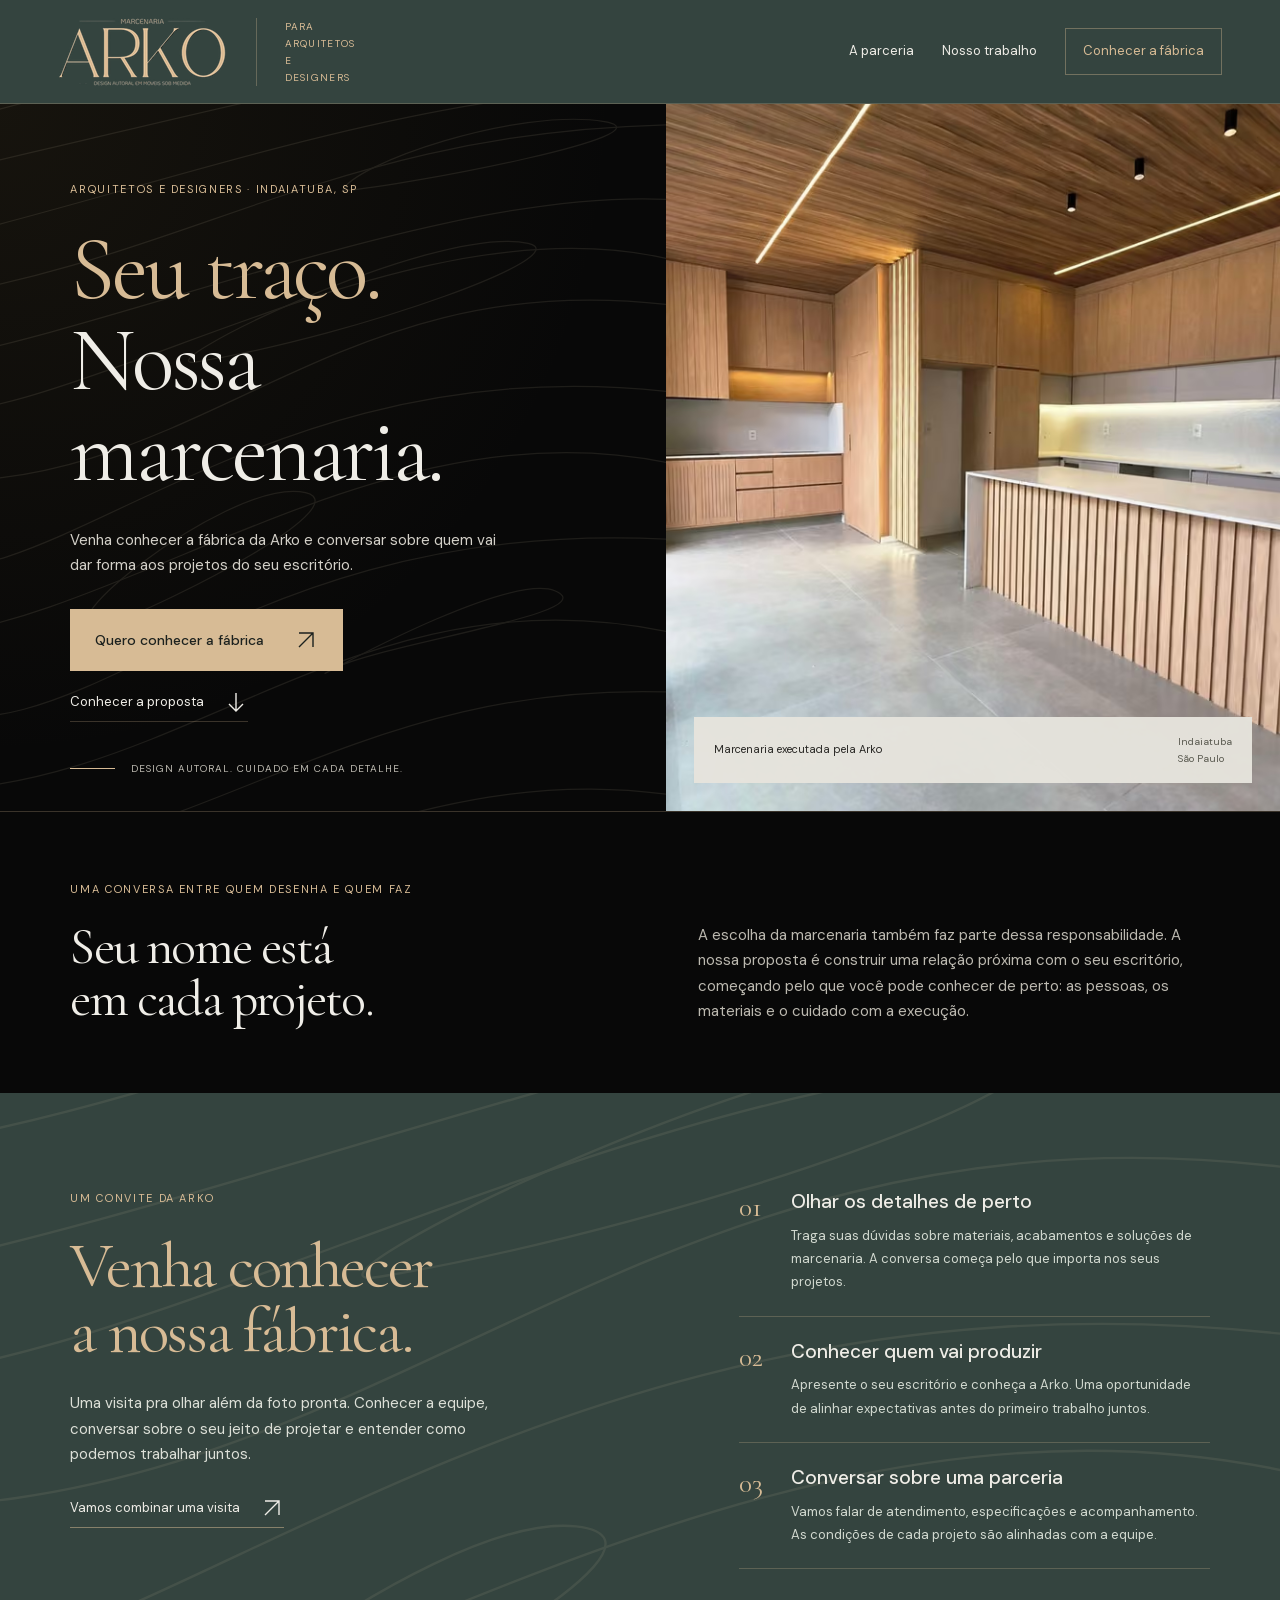
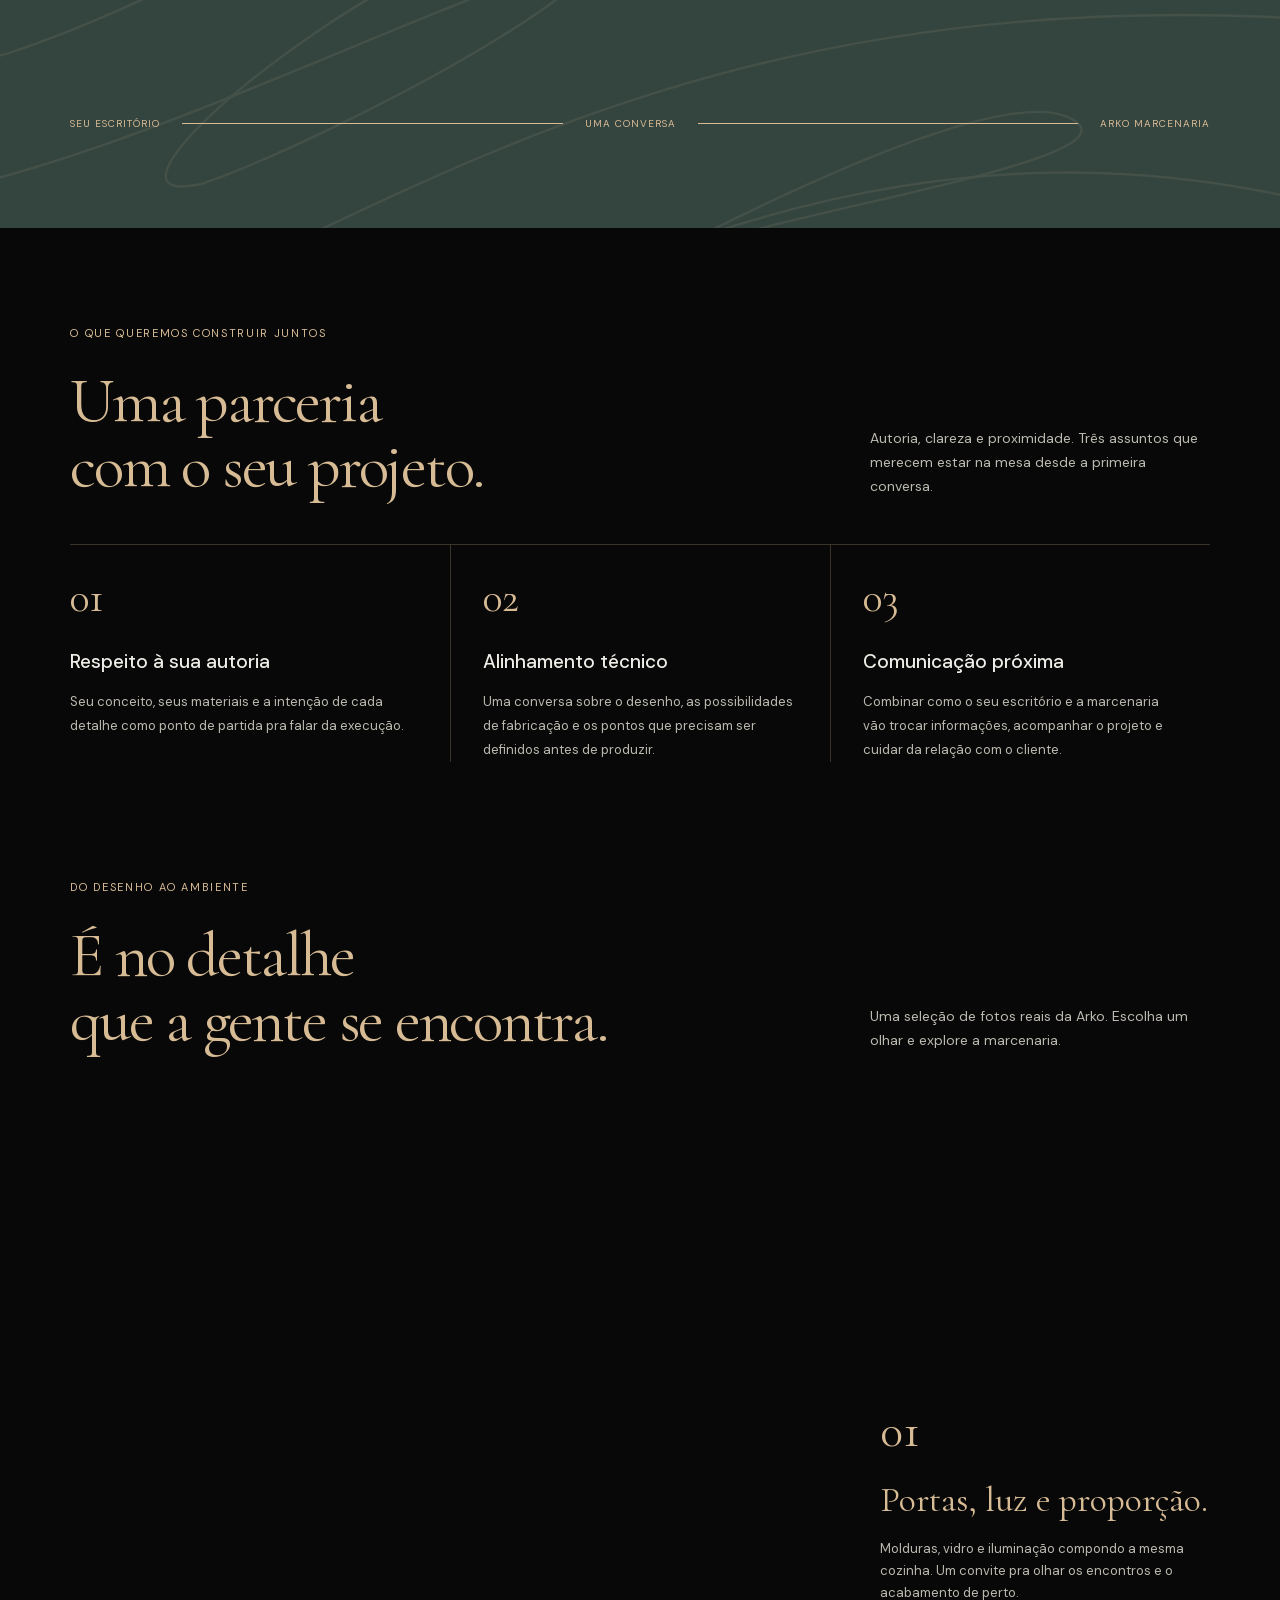
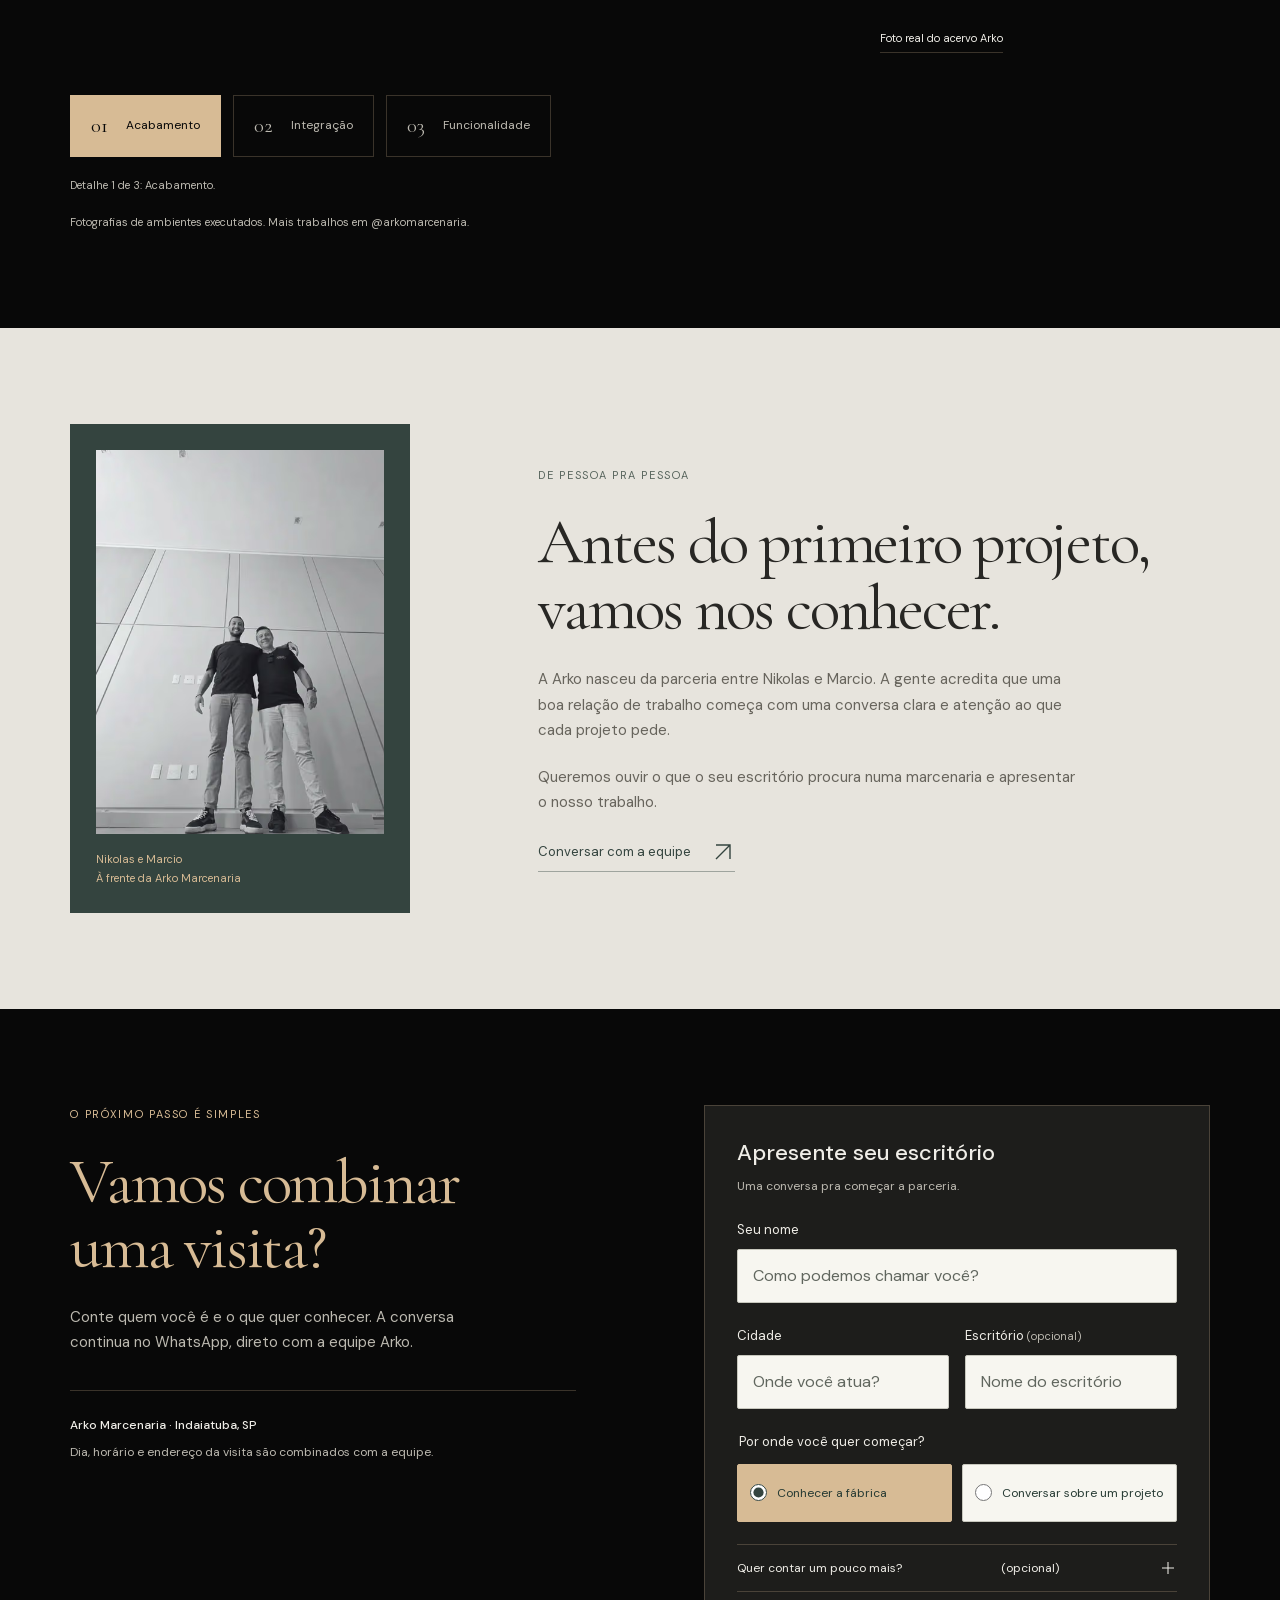
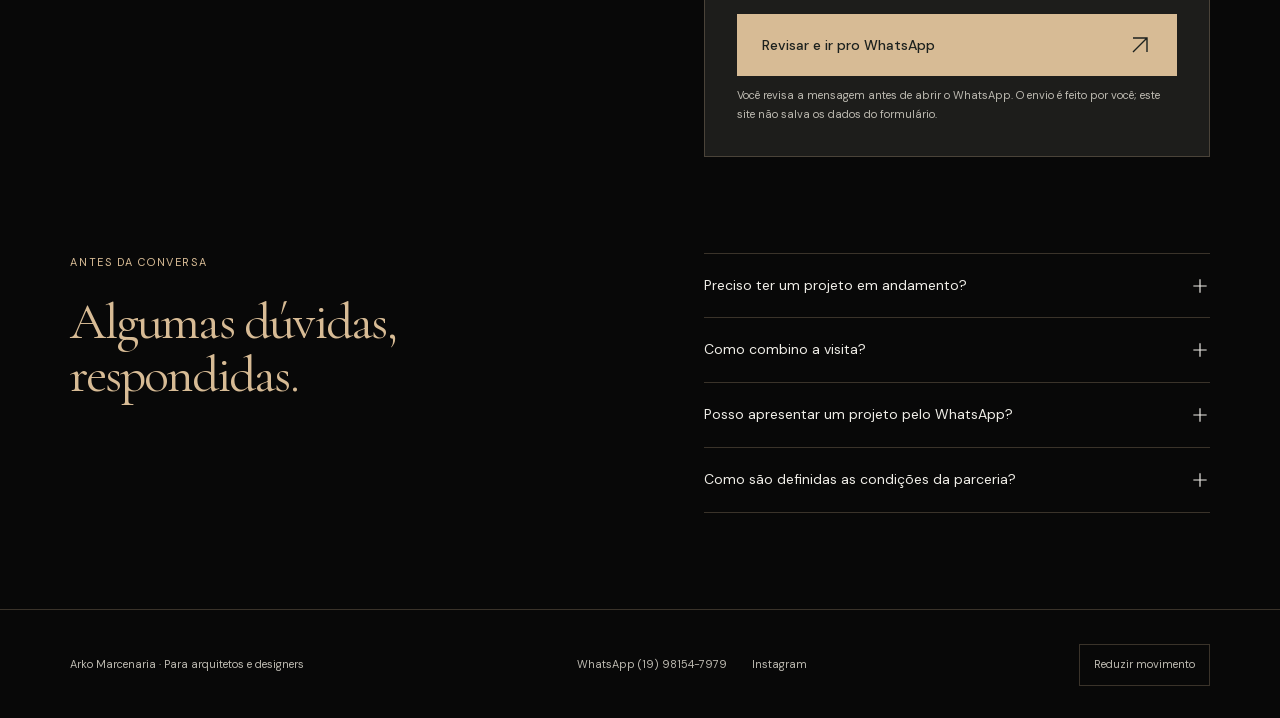
==== arquitetos/index.html @ 787a5008 "Add architect partnership and factory visit landing page" ====
<!doctype html>
<html lang="pt-BR">
<head>
<meta charset="utf-8"><meta name="viewport" content="width=device-width,initial-scale=1"><meta name="theme-color" content="#34443f"><meta name="robots" content="noindex,nofollow">
<title>Arko para Arquitetos | Conheça nossa fábrica</title><meta name="description" content="Conheça a Arko Marcenaria em Indaiatuba. Uma conversa sobre acabamento, produção e parceria para os projetos do seu escritório.">
<meta property="og:type" content="website"><meta property="og:title" content="Seu traço. Nossa marcenaria. | Arko para Arquitetos"><meta property="og:description" content="Venha conhecer nossa fábrica e conversar sobre os seus próximos projetos."><meta property="og:url" content="https://duartecosta21.github.io/arko-marcenaria-site/arquitetos/"><meta property="og:image" content="https://duartecosta21.github.io/arko-marcenaria-site/assets/cozinha-960.webp">
<link rel="icon" href="../assets/favicon-arko.png" type="image/png"><link rel="preload" as="font" href="../assets/fonts/cormorant-garamond.woff2" type="font/woff2" crossorigin><link rel="preload" as="font" href="../assets/fonts/dm-sans.woff2" type="font/woff2" crossorigin>
<link rel="preload" as="image" type="image/avif" href="../assets/cozinha-768.avif" imagesrcset="../assets/cozinha-480.avif 480w, ../assets/cozinha-640.avif 640w, ../assets/cozinha-768.avif 768w, ../assets/cozinha-960.avif 960w, ../assets/cozinha-1200.avif 1200w, ../assets/cozinha-1440.avif 1440w" imagesizes="(max-width:760px) 100vw, 48vw" fetchpriority="high">
<style data-arko-architects>@font-face{font-family:ArkoDisplay;src:url('../assets/fonts/cormorant-garamond.woff2') format('woff2');font-weight:300 700;font-display:swap}@font-face{font-family:ArkoSans;src:url('../assets/fonts/dm-sans.woff2') format('woff2');font-weight:100 1000;font-display:swap}
:root{--green:#34443f;--black:#080808;--sand:#d7bb95;--paper:#e7e4dd;--text:#efede7;--muted:#bcb9b0;--line:#d7bb953d;--display:ArkoDisplay,Georgia,serif;--sans:ArkoSans,Arial,sans-serif}*{box-sizing:border-box}html{scroll-behavior:smooth;scroll-padding-top:105px}body{margin:0;background:var(--black);color:var(--text);font:16px/1.7 var(--sans);-webkit-font-smoothing:antialiased}button,input,textarea{font:inherit}button,a{-webkit-tap-highlight-color:transparent}a{color:inherit;text-decoration:none}button{cursor:pointer}img{display:block;max-width:100%;height:auto}h1,h2,h3,p,figure{margin:0}h1,h2{font-family:var(--display);font-weight:400;line-height:1.02;letter-spacing:-.035em}h2{font-size:clamp(44px,5vw,72px)}h3{font-size:19px;line-height:1.4;font-weight:500}p{max-width:65ch}svg{display:block;width:24px;height:24px;flex:none;fill:none;stroke:currentColor;stroke-width:1.4}a:focus-visible,button:focus-visible,input:focus-visible,textarea:focus-visible,summary:focus-visible{outline:2px solid var(--sand);outline-offset:5px}[hidden]{display:none!important}.skip{position:absolute;top:-80px;left:20px;z-index:100;background:var(--sand);color:var(--black);padding:12px}.skip:focus{top:12px}.wrap{max-width:1600px;margin:auto;padding:96px clamp(24px,5.5vw,88px)}.eyebrow{font-size:11px;letter-spacing:.15em;text-transform:uppercase;color:var(--sand);margin-bottom:25px}.button{display:inline-flex;align-items:center;justify-content:space-between;gap:30px;padding:18px 24px;min-height:60px;background:var(--sand);color:#1c211e;border:1px solid var(--sand);font-size:14px;line-height:1.3;font-weight:500;transition:background .2s}.button:hover{background:#e7cba5}.text-link{display:inline-flex;align-items:center;gap:20px;font-size:13px;border-bottom:1px solid var(--line);padding-bottom:7px}.text-link:hover{border-color:var(--sand)}
.header{position:sticky;top:0;z-index:30;display:flex;align-items:center;justify-content:space-between;gap:30px;height:104px;padding:18px clamp(24px,4.5vw,72px);background:var(--green);border-bottom:1px solid #d7bb953d}.header:after{content:'';position:absolute;bottom:-1px;left:0;height:2px;width:100%;background:var(--sand);transform-origin:left;transform:scaleX(var(--progress,0))}.brand img{width:168px;height:auto}.brand-group{display:flex;align-items:center;gap:30px}.brand-note{font-size:10px;letter-spacing:.13em;text-transform:uppercase;max-width:80px;line-height:1.7;color:var(--sand);padding-left:28px;border-left:1px solid #d7bb9550}.nav{display:flex;align-items:center;gap:28px;font-size:13px}.nav .nav-cta{border:1px solid #d7bb9560;padding:11px 17px;color:var(--sand)}.menu-toggle{display:none}.pattern{position:relative;isolation:isolate}.pattern:before{content:'';position:absolute;inset:0;background:url('../assets/veios.svg') center/cover;opacity:.13;z-index:-1;pointer-events:none}
.hero{display:grid;grid-template-columns:52% 48%;max-width:1800px;margin:auto;min-height:690px}.hero-copy{padding:76px clamp(24px,5.5vw,88px) 34px;background:radial-gradient(ellipse at 0 0,#6d592e25,transparent 65%);display:flex;flex-direction:column;align-items:flex-start}.hero h1{font-size:clamp(64px,7vw,108px);color:var(--sand);margin-bottom:30px;max-width:600px}.hero h1 .line{display:block;overflow:hidden;padding-bottom:.12em;margin-bottom:-.12em}.hero h1 .line>span{display:block}.hero h1 .soft{color:var(--text)}.hero-description{font-size:15px;color:#d4d1c9;max-width:39ch;margin-bottom:30px}.hero-actions{display:flex;align-items:flex-start;flex-direction:column;gap:19px}.hero-foot{display:flex;align-items:center;gap:16px;margin-top:auto;padding-top:38px;width:100%;font-size:10px;letter-spacing:.1em;text-transform:uppercase;color:var(--muted)}.hero-foot:before{content:'';width:45px;height:1px;background:var(--sand)}.hero-figure{position:relative;overflow:hidden;min-width:0}.hero-figure picture{display:block;height:100%}.hero-figure img{position:absolute;inset:0;width:100%;height:100%;object-fit:cover;object-position:50% 50%}.hero-figure:after{content:'';position:absolute;inset:0;background:var(--black);transform:scaleY(0);transform-origin:bottom;pointer-events:none}.hero-caption{position:absolute;bottom:28px;left:28px;right:28px;display:flex;justify-content:space-between;align-items:center;gap:20px;padding:16px 20px;background:#e7e4ddf5;color:#282724;font-size:11px}.hero-caption span:last-child{font-size:10px;color:#58584e}
.intro{border-top:1px solid var(--line);display:grid;grid-template-columns:1fr 1fr;gap:9vw;align-items:end;padding-top:68px;padding-bottom:68px}.intro h2{font-size:clamp(40px,4vw,60px)}.intro p{font-size:15px;color:var(--muted)}.intro .eyebrow{color:var(--sand);margin-bottom:22px;font-size:11px}
.invite{background:var(--green);color:var(--text)}.invite-grid{display:grid;grid-template-columns:1.15fr 1fr;gap:10vw;align-items:start}.invite h2{color:var(--sand);max-width:600px;margin-bottom:28px}.invite-intro>p:not(.eyebrow){font-size:15px;color:#dde0d8;max-width:42ch}.invite-intro .text-link{margin-top:28px;border-color:#d7bb9580}.visit-points{list-style:none;margin:0;padding:0}.visit-points li{display:grid;grid-template-columns:38px 1fr;gap:14px;padding:22px 0;border-bottom:1px solid #d7bb9540}.visit-points li:first-child{padding-top:0}.visit-points .number{font:400 28px/1.3 var(--display);color:var(--sand)}.visit-points h3{margin-bottom:8px}.visit-points p{font-size:13px;color:#d2d9d0;line-height:1.8}.visit-track{grid-column:1/-1;display:flex;align-items:center;gap:22px;margin-top:18px;font-size:10px;letter-spacing:.1em;text-transform:uppercase;color:var(--sand)}.visit-track-line{height:1px;flex:1;background:#d7bb9530;position:relative}.visit-track-line:after{content:'';position:absolute;inset:0;background:var(--sand);transform-origin:left;transform:scaleX(1)}
.heading-row{display:flex;justify-content:space-between;align-items:end;gap:8vw;margin-bottom:45px}.heading-row>div{flex:1}.heading-row>p{max-width:34ch;color:var(--muted);font-size:14px}.heading-row h2{color:var(--sand)}.principles{display:grid;grid-template-columns:repeat(3,1fr);border-top:1px solid var(--line)}.principle{padding:32px 28px 0 0}.principle+.principle{border-left:1px solid var(--line);padding-left:32px}.principle .number{display:block;font:400 42px/1 var(--display);color:var(--sand);margin-bottom:30px}.principle h3{margin-bottom:15px}.principle p{font-size:13px;color:var(--muted);line-height:1.85}
.details{padding-top:20px}.detail-stage{position:relative}.detail-photo{display:grid;grid-template-columns:1fr 330px;align-items:end;gap:7vw}.detail-photo picture{display:block;overflow:hidden}.detail-photo img{width:100%;height:570px;object-fit:cover;object-position:50% 50%}.detail-photo figcaption{padding-bottom:15px}.detail-photo .detail-index{display:block;color:var(--sand);font:400 48px/1 var(--display);margin-bottom:25px}.detail-photo h3{font:400 36px/1.1 var(--display);margin-bottom:18px;color:var(--sand)}.detail-photo p{font-size:13px;color:var(--muted)}.detail-photo .origin{display:inline-block;margin-top:25px;border-bottom:1px solid var(--line);font-size:11px;padding-bottom:4px}.detail-buttons{display:flex;gap:12px;flex-wrap:wrap;margin-top:27px}.detail-buttons button{display:flex;align-items:center;gap:18px;padding:13px 20px;background:transparent;color:var(--muted);border:1px solid var(--line);min-height:49px;font-size:12px;transition:background .2s,color .2s}.detail-buttons button[aria-pressed=true]{background:var(--sand);color:var(--black);border-color:var(--sand)}.detail-buttons span{font-family:var(--display);font-size:20px}.detail-foot{font-size:11px;color:var(--muted);margin-top:19px}
.people{background:var(--paper);color:#282724}.people-grid{display:grid;grid-template-columns:340px 1fr;gap:10vw;align-items:center}.people-photo{padding:26px;background:var(--green)}.people-photo img{width:100%;aspect-ratio:3/4;object-fit:cover}.people-photo figcaption{color:var(--sand);font-size:11px;line-height:1.7;padding-top:16px}.people .eyebrow{color:#59665e}.people h2{margin-bottom:27px;max-width:700px}.people p:not(.eyebrow){font-size:15px;color:#67645c;max-width:49ch;margin-bottom:21px}.people .text-link{color:#34443f;border-color:#34443f66}.people a:focus-visible{outline-color:var(--green)}
.contact{display:grid;grid-template-columns:1fr 1fr;gap:10vw;align-items:start}.contact h2{color:var(--sand);margin-bottom:25px}.contact-copy>p:not(.eyebrow){font-size:15px;color:var(--muted);max-width:37ch}.contact-location{margin-top:34px;padding-top:24px;border-top:1px solid var(--line);font-size:12px;color:var(--muted)}.contact-location strong{display:block;color:var(--text);font-weight:500;margin-bottom:7px}.form{background:#1d1d1b;border:1px solid var(--line);padding:32px;display:flex;flex-direction:column;gap:22px}.form h3{font-size:22px;margin-bottom:7px}.form .form-intro{font-size:12px;color:var(--muted)}.form label{display:block;font-size:13px;color:var(--text)}.form label>span{color:var(--muted);font-size:11px}.form input,.form textarea,.review textarea{display:block;width:100%;font-size:16px;line-height:1.6;min-height:54px;padding:13px 15px;margin-top:8px;border:1px solid #c7c7bd;background:#f7f6f0;color:#263a33;border-radius:2px}.form input::placeholder,.form textarea::placeholder{color:#60665e;opacity:1}.form .row{display:grid;grid-template-columns:1fr 1fr;gap:16px}.form fieldset{border:0;padding:0;margin:0;min-width:0}.form legend{font-size:13px;margin-bottom:11px}.choices{display:grid;grid-template-columns:1fr 1fr;gap:10px}.form .choice{display:flex;align-items:center;gap:10px;background:#f7f6f0;color:#263a33;border:1px solid #c7c7bd;border-radius:2px;min-height:58px;padding:12px;font-size:12px;cursor:pointer}.form .choice input{width:17px;height:17px;min-height:0;margin:0;padding:0;flex:none;accent-color:var(--green)}.choice:has(input:checked){background:var(--sand);border-color:var(--sand)}.optional{border-top:1px solid var(--line);border-bottom:1px solid var(--line);padding:13px 0}.optional summary{cursor:pointer;font-size:12px;list-style:none;display:flex;align-items:center;justify-content:space-between;gap:15px}.optional summary::-webkit-details-marker{display:none}.optional summary svg{width:18px;height:18px;transition:transform .2s}.optional[open] summary svg{transform:rotate(45deg)}.optional label{margin-top:15px}.form .button{width:100%;font-size:14px}.form-note{font-size:11px;color:var(--muted);margin-top:10px}.form-noscript{font-size:12px}.review{width:calc(100% - 40px);max-width:570px;max-height:calc(100svh - 40px);padding:32px;border:1px solid var(--line);color:var(--text);background:#1d1d1b;overflow:auto}.review::backdrop{background:#000b}.review-head{display:flex;align-items:center;justify-content:space-between;gap:20px;margin-bottom:15px}.review-head h2{font:400 35px/1.1 var(--display);color:var(--sand)}.close-review{display:grid;place-items:center;width:40px;height:40px;border:1px solid var(--line);background:transparent;color:var(--sand)}.review>p{font-size:12px;color:var(--muted);margin-bottom:16px}.review label{font-size:12px}.review textarea{min-height:240px;resize:vertical;margin-bottom:21px}.review .button{width:100%}
.faq{padding-top:0;display:grid;grid-template-columns:1fr 1fr;gap:10vw}.faq h2{font-size:clamp(42px,4vw,60px);color:var(--sand)}.faq details{border-top:1px solid var(--line);padding:20px 0}.faq details:last-child{border-bottom:1px solid var(--line)}.faq summary{display:flex;align-items:center;justify-content:space-between;gap:25px;cursor:pointer;font-size:14px;list-style:none}.faq summary::-webkit-details-marker{display:none}.faq summary svg{width:20px;height:20px;transition:transform .2s}.faq details[open] svg{transform:rotate(45deg)}.faq details p{font-size:13px;color:var(--muted);line-height:1.9;margin-top:15px;padding-right:30px}.footer{padding-top:34px;padding-bottom:32px;border-top:1px solid var(--line);display:flex;justify-content:space-between;align-items:center;gap:30px;font-size:11px;color:var(--muted)}.footer-contact{display:flex;gap:25px;flex-wrap:wrap}.motion-control{background:transparent;color:var(--muted);border:1px solid var(--line);font-size:11px;padding:10px 14px;min-height:42px}.mobile-contact{display:none}
@keyframes rise{from{transform:translateY(110%)}to{transform:translateY(0)}}@keyframes curtain{from{transform:scaleY(1)}to{transform:scaleY(0)}}@keyframes detail-enter{from{opacity:0;transform:translateY(9px)}to{opacity:1;transform:translateY(0)}}.motion-ready .hero h1 .line>span{animation:rise .75s cubic-bezier(.2,.7,.2,1) both}.motion-ready .hero h1 .line:nth-child(2)>span{animation-delay:.11s}.motion-ready .hero-figure:after{animation:curtain .95s cubic-bezier(.2,.7,.2,1) .12s both}.motion-ready [data-reveal]{opacity:0;transform:translateY(25px);transition:opacity .65s,transform .65s cubic-bezier(.2,.7,.2,1)}.motion-ready [data-reveal].is-visible{opacity:1;transform:translateY(0)}.motion-ready .visit-track-line:after{transform:scaleX(0);transition:transform 1s .2s}.motion-ready .is-visible .visit-track-line:after{transform:scaleX(1)}.motion-ready .detail-photo.is-selected{animation:detail-enter .35s ease-out}.motion-ready .review[open]{animation:detail-enter .16s ease-out}
@media(min-width:1600px){.hero{min-height:790px}}@media(max-width:1050px){.brand-note{display:none}.nav{gap:19px}.hero-copy{padding-top:57px}.hero{min-height:650px;grid-template-columns:53% 47%}.hero h1{font-size:70px}.detail-photo{grid-template-columns:1fr 260px;gap:5vw}.detail-photo img{height:490px}.people-grid{grid-template-columns:280px 1fr;gap:7vw}.contact{gap:6vw}.form{padding:26px}}
@media(max-width:760px){html{scroll-padding-top:84px}.header{height:84px;padding:14px 24px}.brand img{width:137px}.menu-toggle{display:grid;place-items:center;background:transparent;border:1px solid #d7bb9560;color:var(--sand);width:44px;height:44px}.menu-toggle svg{width:25px}.nav{display:none;position:absolute;top:84px;left:0;right:0;background:var(--green);padding:22px 24px 28px;border-bottom:1px solid var(--line);flex-direction:column;align-items:stretch;gap:5px}.nav.is-open{display:flex}.nav a{padding:12px 0;min-height:44px}.nav .nav-cta{margin-top:8px;padding:13px 17px}.wrap{padding:62px 24px}.hero{grid-template-columns:1fr;min-height:0}.hero-copy{padding:43px 24px 30px}.hero h1{font-size:clamp(57px,14.4vw,85px);margin-bottom:25px}.hero .eyebrow{font-size:10px;letter-spacing:.1em;margin-bottom:24px}.hero-description{font-size:14px;max-width:40ch}.hero-actions{gap:19px}.hero-foot{padding-top:34px;font-size:9px;letter-spacing:.09em}.hero-figure{height:450px}.hero-caption{left:18px;right:18px;bottom:18px;gap:12px;padding:13px 15px}.hero-caption span:last-child{max-width:70px;text-align:right}.intro{grid-template-columns:1fr;gap:23px;padding-top:46px;padding-bottom:46px}.intro h2{font-size:43px;max-width:460px}.intro p{font-size:14px}.invite-grid{grid-template-columns:1fr;gap:40px}.invite h2{font-size:49px;max-width:400px}.invite-intro>p:not(.eyebrow){font-size:14px}.visit-points li{padding:22px 0;gap:13px}.visit-points h3{font-size:18px}.visit-track{margin-top:0;font-size:8px;gap:12px}.heading-row{flex-direction:column;align-items:start;gap:25px;margin-bottom:34px}.heading-row h2{font-size:46px}.heading-row>p{font-size:14px;max-width:40ch}.principles{grid-template-columns:1fr}.principle,.principle+.principle{display:grid;grid-template-columns:40px 1fr;gap:10px 20px;border-left:0;padding:27px 0;border-bottom:1px solid var(--line)}.principle .number{font-size:32px;margin:0;grid-row:1/3}.principle h3{margin:0;font-size:18px}.principle p{grid-column:2}.details{padding-top:8px}.detail-photo{display:block}.detail-photo img{height:430px}.detail-photo figcaption{padding-top:24px;padding-bottom:0;display:grid;grid-template-columns:39px 1fr;gap:11px 18px}.detail-photo .detail-index{font-size:31px;margin:0;grid-row:1/4}.detail-photo h3{font-size:33px;margin:0}.detail-photo p,.detail-photo .origin{grid-column:2}.detail-photo .origin{margin-top:6px;justify-self:start}.detail-buttons{gap:8px;margin-top:24px;display:grid;grid-template-columns:repeat(3,1fr)}.detail-buttons button{padding:11px 8px;gap:7px;font-size:10px;justify-content:center}.detail-buttons span{font-size:17px}.detail-foot{font-size:10px;line-height:1.8}.people-grid{display:flex;flex-direction:column-reverse;gap:36px;align-items:stretch}.people h2{font-size:47px}.people p:not(.eyebrow){font-size:14px}.people-photo{max-width:340px;padding:23px}.contact{display:block}.contact h2{font-size:49px}.contact-copy>p:not(.eyebrow){font-size:14px}.contact-location{margin-top:25px;margin-bottom:29px}.form{padding:22px;gap:22px}.form .row{grid-template-columns:1fr;gap:18px}.form label{font-size:13px}.form h3{font-size:21px}.choices{gap:8px}.form .choice{padding:11px 9px;font-size:11px}.faq{display:block;padding-top:0}.faq h2{font-size:45px;margin-bottom:33px}.faq summary{font-size:13px}.footer{padding-top:32px;padding-bottom:110px;flex-direction:column;align-items:start;gap:24px}.footer-contact{gap:19px}.mobile-contact{display:flex;position:fixed;bottom:0;left:0;right:0;z-index:25;background:var(--green);padding:12px 24px calc(12px + env(safe-area-inset-bottom));border-top:1px solid #d7bb9550;transition:transform .25s;transform:translateY(110%)}.mobile-contact.is-visible{transform:translateY(0)}.mobile-contact .button{width:100%;min-height:46px;padding:12px 16px;font-size:12px}.review{padding:22px;max-height:calc(100svh - 32px)}.review textarea{min-height:240px}.review-head h2{font-size:29px}}
@media(max-width:360px){.header{padding-inline:20px}.hero-copy,.wrap{padding-inline:20px}.hero h1{font-size:55px}.hero-figure{height:410px}.detail-photo img{height:370px}.detail-buttons button{font-size:9px;gap:4px;padding-inline:5px}.form{padding:18px}.visit-track{letter-spacing:0}}
.reduced-motion,.reduced-motion html{scroll-behavior:auto}.reduced-motion *,.reduced-motion *:before,.reduced-motion *:after{animation:none!important;transition:none!important;scroll-behavior:auto!important}.reduced-motion [data-reveal]{opacity:1;transform:none}.reduced-motion .hero-figure:after{transform:scaleY(0)}.reduced-motion .visit-track-line:after{transform:scaleX(1)}@media(prefers-reduced-motion:reduce){html{scroll-behavior:auto}*,*:before,*:after{animation:none!important;transition:none!important;scroll-behavior:auto!important}.motion-ready [data-reveal]{opacity:1;transform:none}.motion-ready .hero-figure:after{transform:scaleY(0)}.motion-ready .visit-track-line:after{transform:scaleX(1)}}

html:not(.js-ready) .form,html:not(.js-ready) .detail-buttons,html:not(.js-ready) .motion-control,html:not(.js-ready) .menu-toggle{display:none}.js-ready .no-js-contact{display:none}

html:not(.js-ready){scroll-behavior:auto}
</style>
<script src="site.js?v=1" defer></script>
</head>
<body>
<a class="skip" href="#conteudo">Pular para o conteúdo</a>
<header class="header"><div class="brand-group"><a class="brand" href="#conteudo" aria-label="Arko para arquitetos, início"><img src="../assets/logo-arko-168.webp" srcset="../assets/logo-arko-168.webp 168w, ../assets/logo-arko-264.webp 264w, ../assets/logo-arko-336.webp 336w" sizes="(max-width:760px) 137px, 168px" width="421" height="171" alt="Arko Marcenaria"></a><span class="brand-note">Para arquitetos<br>e designers</span></div><button type="button" class="menu-toggle" aria-expanded="false" aria-controls="menu" aria-label="Abrir menu"><svg viewBox="0 0 24 24" aria-hidden="true"><path d="M3 8h18M3 16h18"/></svg></button><nav class="nav" id="menu" aria-label="Navegação para arquitetos"><a href="#parceria">A parceria</a><a href="#detalhes">Nosso trabalho</a><a href="#visita" class="nav-cta">Conhecer a fábrica</a></nav></header>
<main id="conteudo">
<section class="hero" aria-labelledby="hero-title"><div class="hero-copy pattern"><p class="eyebrow">Arquitetos e designers · Indaiatuba, SP</p><h1 id="hero-title"><span class="line"><span>Seu traço.</span></span><span class="line soft"><span>Nossa<br>marcenaria.</span></span></h1><p class="hero-description">Venha conhecer a fábrica da Arko e conversar sobre quem vai dar forma aos projetos do seu escritório.</p><div class="hero-actions"><a class="button" href="#visita">Quero conhecer a fábrica <svg aria-hidden="true" viewBox="0 0 24 24"><path d="M5 19 19 5M5 5h14v14"/></svg></a><a class="text-link" href="#parceria">Conhecer a proposta <svg viewBox="0 0 24 24" aria-hidden="true"><path d="M12 3v18M5 14l7 7 7-7"/></svg></a></div><div class="hero-foot">Design autoral. Cuidado em cada detalhe.</div></div><figure class="hero-figure"><picture><source type="image/avif" srcset="../assets/cozinha-480.avif 480w, ../assets/cozinha-480.avif 480w, ../assets/cozinha-480.avif 480w, ../assets/cozinha-480.avif 480w, ../assets/cozinha-480.avif 480w, ../assets/cozinha-640.avif 640w, ../assets/cozinha-640.avif 640w, ../assets/cozinha-640.avif 640w, ../assets/cozinha-640.avif 640w, ../assets/cozinha-768.avif 768w, ../assets/cozinha-768.avif 768w, ../assets/cozinha-768.avif 768w, ../assets/cozinha-768.avif 768w, ../assets/cozinha-960.avif 960w, ../assets/cozinha-960.avif 960w, ../assets/cozinha-960.avif 960w, ../assets/cozinha-960.avif 960w, ../assets/cozinha-1200.avif 1200w, ../assets/cozinha-1200.avif 1200w, ../assets/cozinha-1200.avif 1200w, ../assets/cozinha-1440.avif 1440w" sizes="(max-width:760px) 100vw, 48vw"><img src="../assets/cozinha-1440.webp" alt="Cozinha executada pela Arko, com armários e ilha em madeira e iluminação linear" width="1200" height="1600" fetchpriority="high" decoding="async"></picture><figcaption class="hero-caption"><span>Marcenaria executada pela Arko</span><span>Indaiatuba<br>São Paulo</span></figcaption></figure></section>
<section class="intro wrap" id="parceria"><div data-reveal><p class="eyebrow">Uma conversa entre quem desenha e quem faz</p><h2>Seu nome está<br>em cada projeto.</h2></div><p data-reveal>A escolha da marcenaria também faz parte dessa responsabilidade. A nossa proposta é construir uma relação próxima com o seu escritório, começando pelo que você pode conhecer de perto: as pessoas, os materiais e o cuidado com a execução.</p></section>
<section class="invite pattern" aria-labelledby="invite-title"><div class="wrap invite-grid"><div class="invite-intro" data-reveal><p class="eyebrow">Um convite da Arko</p><h2 id="invite-title">Venha conhecer<br>a nossa fábrica.</h2><p>Uma visita pra olhar além da foto pronta. Conhecer a equipe, conversar sobre o seu jeito de projetar e entender como podemos trabalhar juntos.</p><a class="text-link" href="#visita">Vamos combinar uma visita <svg aria-hidden="true" viewBox="0 0 24 24"><path d="M5 19 19 5M5 5h14v14"/></svg></a></div><ol class="visit-points" data-reveal><li><span class="number">01</span><div><h3>Olhar os detalhes de perto</h3><p>Traga suas dúvidas sobre materiais, acabamentos e soluções de marcenaria. A conversa começa pelo que importa nos seus projetos.</p></div></li><li><span class="number">02</span><div><h3>Conhecer quem vai produzir</h3><p>Apresente o seu escritório e conheça a Arko. Uma oportunidade de alinhar expectativas antes do primeiro trabalho juntos.</p></div></li><li><span class="number">03</span><div><h3>Conversar sobre uma parceria</h3><p>Vamos falar de atendimento, especificações e acompanhamento. As condições de cada projeto são alinhadas com a equipe.</p></div></li></ol><div class="visit-track" data-reveal><span>Seu escritório</span><span class="visit-track-line"></span><span>Uma conversa</span><span class="visit-track-line"></span><span>Arko Marcenaria</span></div></div></section>
<section class="wrap"><div class="heading-row" data-reveal><div><p class="eyebrow">O que queremos construir juntos</p><h2>Uma parceria<br>com o seu projeto.</h2></div><p>Autoria, clareza e proximidade. Três assuntos que merecem estar na mesa desde a primeira conversa.</p></div><div class="principles"><article class="principle" data-reveal><span class="number">01</span><h3>Respeito à sua autoria</h3><p>Seu conceito, seus materiais e a intenção de cada detalhe como ponto de partida pra falar da execução.</p></article><article class="principle" data-reveal><span class="number">02</span><h3>Alinhamento técnico</h3><p>Uma conversa sobre o desenho, as possibilidades de fabricação e os pontos que precisam ser definidos antes de produzir.</p></article><article class="principle" data-reveal><span class="number">03</span><h3>Comunicação próxima</h3><p>Combinar como o seu escritório e a marcenaria vão trocar informações, acompanhar o projeto e cuidar da relação com o cliente.</p></article></div></section>
<section class="wrap details" id="detalhes" aria-labelledby="details-title"><div class="heading-row" data-reveal><div><p class="eyebrow">Do desenho ao ambiente</p><h2 id="details-title">É no detalhe<br>que a gente se encontra.</h2></div><p>Uma seleção de fotos reais da Arko. Escolha um olhar e explore a marcenaria.</p></div><div class="detail-stage" data-reveal><figure class="detail-photo is-selected" data-detail id="detail-0" ><picture><source type="image/avif" srcset="../assets/cozinha-provencal-detalhe-480.avif 480w, ../assets/cozinha-provencal-detalhe-640.avif 640w, ../assets/cozinha-provencal-detalhe-768.avif 768w, ../assets/cozinha-provencal-detalhe-960.avif 960w, ../assets/cozinha-provencal-detalhe-1200.avif 1200w" sizes="(max-width:760px) calc(100vw - 48px), 62vw"><img src="../assets/cozinha-provencal-detalhe-480.webp" alt="Cozinha provençal executada pela Arko, com portas em moldura, cristaleira e luz sob os armários" width="1200" height="1600" loading="lazy" fetchpriority="low" decoding="async"></picture><figcaption><span class="detail-index">01</span><h3>Portas, luz e proporção.</h3><p>Molduras, vidro e iluminação compondo a mesma cozinha. Um convite pra olhar os encontros e o acabamento de perto.</p><a class="origin" href="https://www.instagram.com/arkomarcenaria/" target="_blank" rel="noopener noreferrer">Foto real do acervo Arko</a></figcaption></figure><figure class="detail-photo " data-detail id="detail-1" hidden><picture><source type="image/avif" srcset="../assets/porta-ripada-480.avif 480w, ../assets/porta-ripada-640.avif 640w, ../assets/porta-ripada-768.avif 768w, ../assets/porta-ripada-960.avif 960w, ../assets/porta-ripada-1200.avif 1200w" sizes="(max-width:760px) calc(100vw - 48px), 62vw"><img src="../assets/porta-ripada-480.webp" alt="Porta ripada executada pela Arko integrada à parede de madeira" width="1200" height="1600" loading="lazy" fetchpriority="low" decoding="async"></picture><figcaption><span class="detail-index">02</span><h3>Continuidade no ambiente.</h3><p>A marcenaria também desenha percursos: porta e parede em uma composição de linhas e textura.</p><a class="origin" href="https://www.instagram.com/arkomarcenaria/" target="_blank" rel="noopener noreferrer">Foto real do acervo Arko</a></figcaption></figure><figure class="detail-photo " data-detail id="detail-2" hidden><picture><source type="image/avif" srcset="../assets/closet-480.avif 480w, ../assets/closet-640.avif 640w, ../assets/closet-768.avif 768w, ../assets/closet-960.avif 960w, ../assets/closet-1200.avif 1200w, ../assets/closet-1440.avif 1440w" sizes="(max-width:760px) calc(100vw - 48px), 62vw"><img src="../assets/closet-480.webp" alt="Closet executado pela Arko com armários sob medida e iluminação" width="1200" height="1600" loading="lazy" fetchpriority="low" decoding="async"></picture><figcaption><span class="detail-index">03</span><h3>O espaço ganha uso.</h3><p>Divisões, aberturas e proporções pensadas para a rotina. Detalhes que ligam o desenho à experiência de uso.</p><a class="origin" href="https://www.instagram.com/arkomarcenaria/" target="_blank" rel="noopener noreferrer">Foto real do acervo Arko</a></figcaption></figure></div><div class="detail-buttons" aria-label="Selecionar detalhe da marcenaria"><button type="button" data-detail-button data-label="Acabamento" aria-pressed="true" aria-controls="detail-0"><span>01</span>Acabamento</button><button type="button" data-detail-button data-label="Integração" aria-pressed="false" aria-controls="detail-1"><span>02</span>Integração</button><button type="button" data-detail-button data-label="Funcionalidade" aria-pressed="false" aria-controls="detail-2"><span>03</span>Funcionalidade</button></div><p id="detail-status" class="detail-foot" role="status" aria-live="polite">Detalhe 1 de 3: Acabamento.</p><p class="detail-foot">Fotografias de ambientes executados. Mais trabalhos em <a class="origin" href="https://www.instagram.com/arkomarcenaria/" target="_blank" rel="noopener noreferrer">@arkomarcenaria</a>.</p><noscript><p class="detail-foot">Veja os outros detalhes no Instagram da Arko.</p></noscript></section>
<section class="people"><div class="wrap people-grid"><figure class="people-photo" data-reveal><picture><source type="image/avif" srcset="../assets/fundadores-480.avif 480w" sizes="(max-width:760px) 280px, 300px"><img src="../assets/fundadores-480.webp" alt="Nikolas e Marcio, sócios da Arko Marcenaria" width="1200" height="1600" loading="lazy" fetchpriority="low" decoding="async"></picture><figcaption>Nikolas e Marcio<br>À frente da Arko Marcenaria</figcaption></figure><div data-reveal><p class="eyebrow">De pessoa pra pessoa</p><h2>Antes do primeiro projeto,<br>vamos nos conhecer.</h2><p>A Arko nasceu da parceria entre Nikolas e Marcio. A gente acredita que uma boa relação de trabalho começa com uma conversa clara e atenção ao que cada projeto pede.</p><p>Queremos ouvir o que o seu escritório procura numa marcenaria e apresentar o nosso trabalho.</p><a class="text-link" href="#visita">Conversar com a equipe <svg aria-hidden="true" viewBox="0 0 24 24"><path d="M5 19 19 5M5 5h14v14"/></svg></a></div></div></section>
<section class="wrap contact" id="visita" aria-labelledby="contact-title"><div class="contact-copy" data-reveal><p class="eyebrow">O próximo passo é simples</p><h2 id="contact-title">Vamos combinar<br>uma visita?</h2><p>Conte quem você é e o que quer conhecer. A conversa continua no WhatsApp, direto com a equipe Arko.</p><div class="contact-location"><strong>Arko Marcenaria · Indaiatuba, SP</strong>Dia, horário e endereço da visita são combinados com a equipe.</div></div><a class="button no-js-contact" href="https://wa.me/5519981547979?text=Ol%C3%A1%2C%20equipe%20Arko%21%20Trabalho%20com%20arquitetura%20e%20gostaria%20de%20conversar%20sobre%20uma%20visita%20%C3%A0%20f%C3%A1brica%20e%20uma%20parceria." target="_blank" rel="noopener noreferrer">Conversar no WhatsApp <svg aria-hidden="true" viewBox="0 0 24 24"><path d="M5 19 19 5M5 5h14v14"/></svg></a><form class="form" id="partner-form"><div><h3>Apresente seu escritório</h3><p class="form-intro">Uma conversa pra começar a parceria.</p></div><label for="partner-name">Seu nome<input id="partner-name" name="name" autocomplete="name" placeholder="Como podemos chamar você?" required maxlength="100"></label><div class="row"><label for="partner-city">Cidade<input id="partner-city" name="city" autocomplete="address-level2" placeholder="Onde você atua?" required maxlength="100"></label><label for="partner-office">Escritório <span>(opcional)</span><input id="partner-office" name="office" autocomplete="organization" placeholder="Nome do escritório" maxlength="120"></label></div><fieldset><legend>Por onde você quer começar?</legend><div class="choices"><label class="choice"><input type="radio" name="interest" value="visita" checked>Conhecer a fábrica</label><label class="choice"><input type="radio" name="interest" value="projeto">Conversar sobre um projeto</label></div></fieldset><details class="optional"><summary>Quer contar um pouco mais? <span>(opcional)</span><svg aria-hidden="true" viewBox="0 0 24 24"><path d="M12 4v16M4 12h16"/></svg></summary><label for="partner-note">O que você gostaria de conversar?<textarea id="partner-note" name="note" rows="3" maxlength="1500" placeholder="Seu tipo de projeto, uma dúvida ou o que procura numa parceria."></textarea></label></details><div><button class="button" type="submit" disabled>Revisar e ir pro WhatsApp <svg aria-hidden="true" viewBox="0 0 24 24"><path d="M5 19 19 5M5 5h14v14"/></svg></button><p class="form-note">Você revisa a mensagem antes de abrir o WhatsApp. O envio é feito por você; este site não salva os dados do formulário.</p></div><noscript><a class="text-link form-noscript" href="https://wa.me/5519981547979?text=Ol%C3%A1%2C%20equipe%20Arko%21%20Trabalho%20com%20arquitetura%20e%20gostaria%20de%20conversar%20sobre%20uma%20visita%20%C3%A0%20f%C3%A1brica%20e%20uma%20parceria." target="_blank" rel="noopener noreferrer">Conversar diretamente no WhatsApp <svg aria-hidden="true" viewBox="0 0 24 24"><path d="M5 19 19 5M5 5h14v14"/></svg></a></noscript></form></section>
<section class="wrap faq" aria-labelledby="faq-title"><div data-reveal><p class="eyebrow">Antes da conversa</p><h2 id="faq-title">Algumas dúvidas,<br>respondidas.</h2></div><div><details><summary>Preciso ter um projeto em andamento? <svg aria-hidden="true" viewBox="0 0 24 24"><path d="M12 4v16M4 12h16"/></svg></summary><p>O convite é pra conhecer a Arko e conversar sobre uma parceria. Se você já tiver um projeto, conte pra equipe e leve suas referências pra conversa.</p></details><details><summary>Como combino a visita? <svg aria-hidden="true" viewBox="0 0 24 24"><path d="M12 4v16M4 12h16"/></svg></summary><p>Apresente seu escritório pelo formulário ou chame no WhatsApp. A equipe combina com você a disponibilidade, o endereço e os detalhes da visita.</p></details><details><summary>Posso apresentar um projeto pelo WhatsApp? <svg aria-hidden="true" viewBox="0 0 24 24"><path d="M12 4v16M4 12h16"/></svg></summary><p>Sim. Escolha “Conversar sobre um projeto” no formulário. Na conversa com a equipe, você pode compartilhar plantas, referências e especificações.</p></details><details><summary>Como são definidas as condições da parceria? <svg aria-hidden="true" viewBox="0 0 24 24"><path d="M12 4v16M4 12h16"/></svg></summary><p>Em conversa com a equipe Arko, considerando o seu escritório e cada projeto. Escopo, responsabilidades e condições são alinhados antes de começar um trabalho.</p></details></div></section>
</main>
<footer class="wrap footer"><span>Arko Marcenaria · Para arquitetos e designers</span><div class="footer-contact"><a href="https://wa.me/5519981547979?text=Ol%C3%A1%2C%20equipe%20Arko%21%20Trabalho%20com%20arquitetura%20e%20gostaria%20de%20conversar%20sobre%20uma%20visita%20%C3%A0%20f%C3%A1brica%20e%20uma%20parceria." target="_blank" rel="noopener noreferrer">WhatsApp (19) 98154-7979</a><a href="https://www.instagram.com/arkomarcenaria/" target="_blank" rel="noopener noreferrer">Instagram</a></div><button class="motion-control" type="button" aria-pressed="false">Reduzir movimento</button></footer>
<div class="mobile-contact" aria-hidden="true" inert><a class="button" href="#visita">Conversar sobre uma visita <svg aria-hidden="true" viewBox="0 0 24 24"><path d="M5 19 19 5M5 5h14v14"/></svg></a></div>
<dialog class="review" id="review" aria-labelledby="review-title"><div class="review-head"><h2 id="review-title">Sua primeira conversa.</h2><button class="close-review" type="button" aria-label="Fechar revisão"><svg aria-hidden="true" viewBox="0 0 24 24"><path d="m5 5 14 14M19 5 5 19"/></svg></button></div><p>Revise ou edite a mensagem. No WhatsApp, você escolhe quando enviar.</p><label for="review-message">Mensagem pra equipe Arko<textarea id="review-message" rows="8"></textarea></label><a id="review-whatsapp" class="button" href="https://wa.me/5519981547979" target="_blank" rel="noopener noreferrer">Abrir conversa no WhatsApp <svg aria-hidden="true" viewBox="0 0 24 24"><path d="M5 19 19 5M5 5h14v14"/></svg></a></dialog>
</body></html>
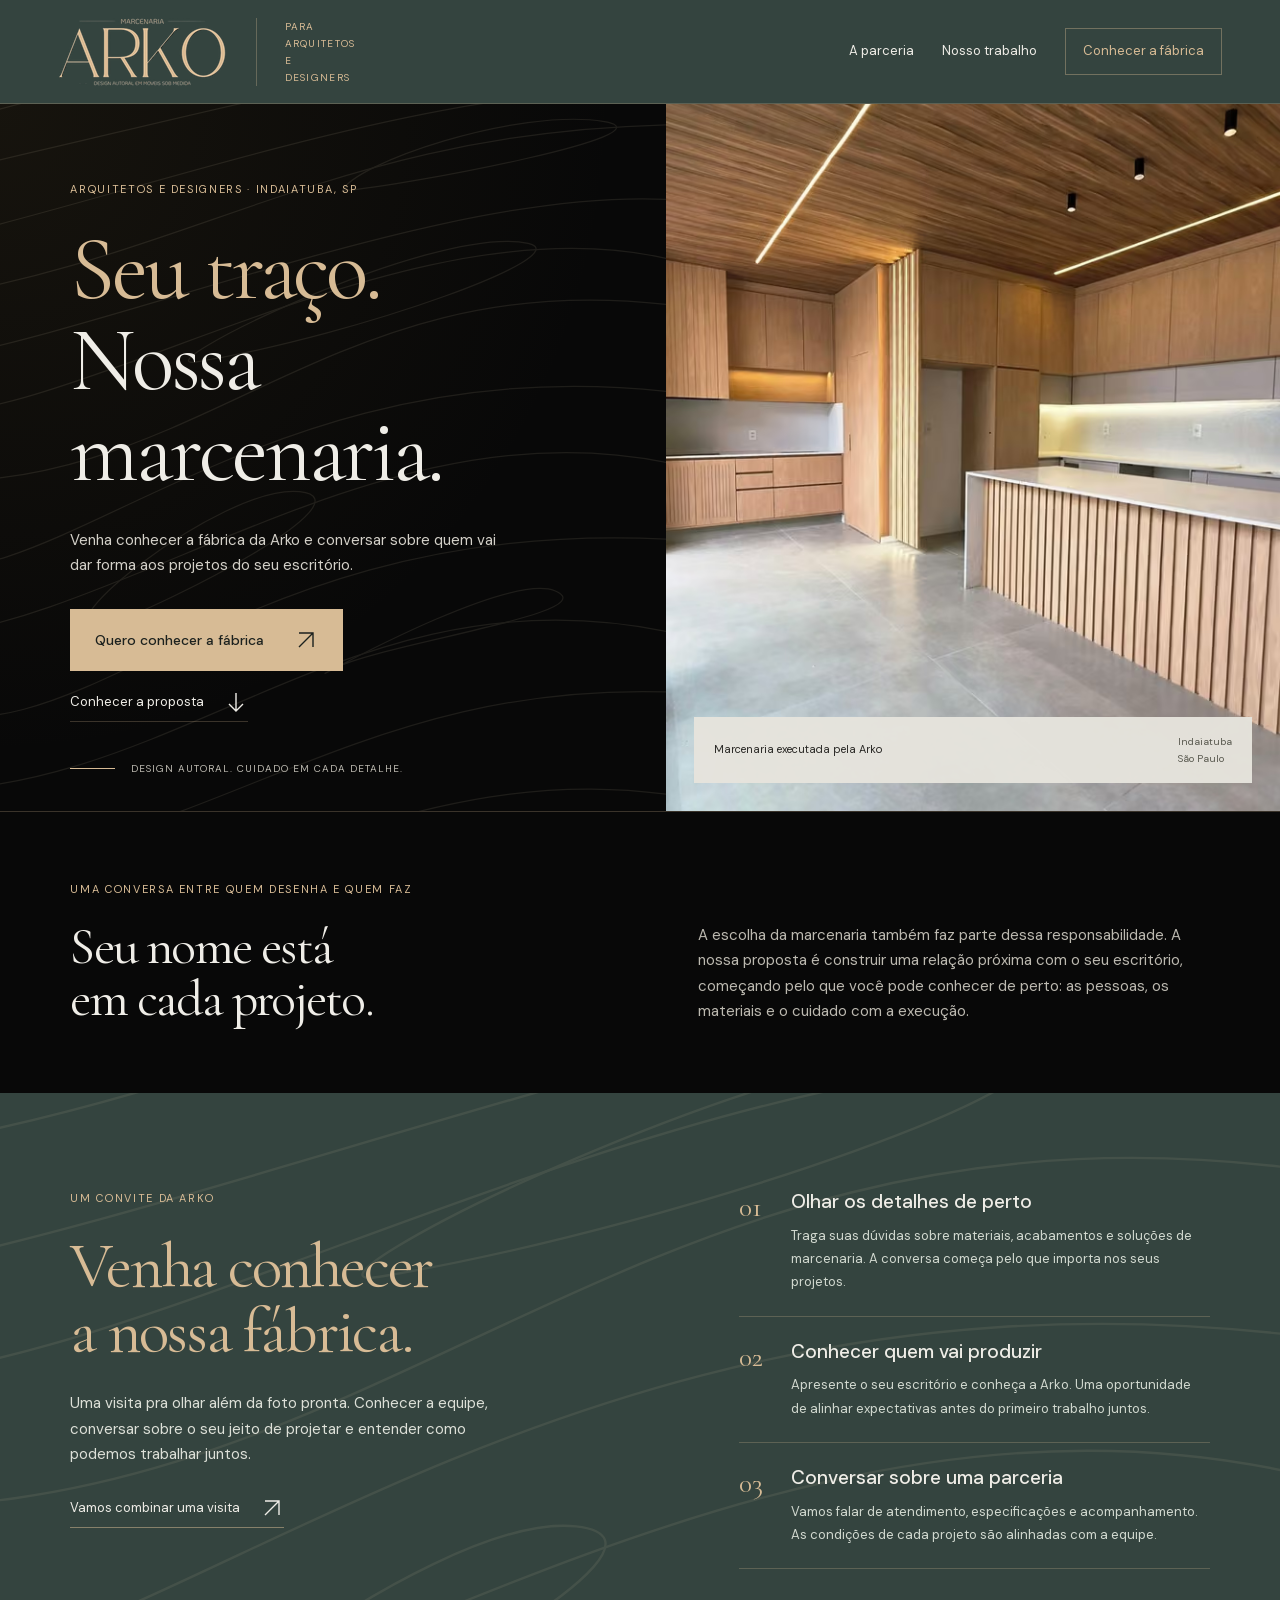
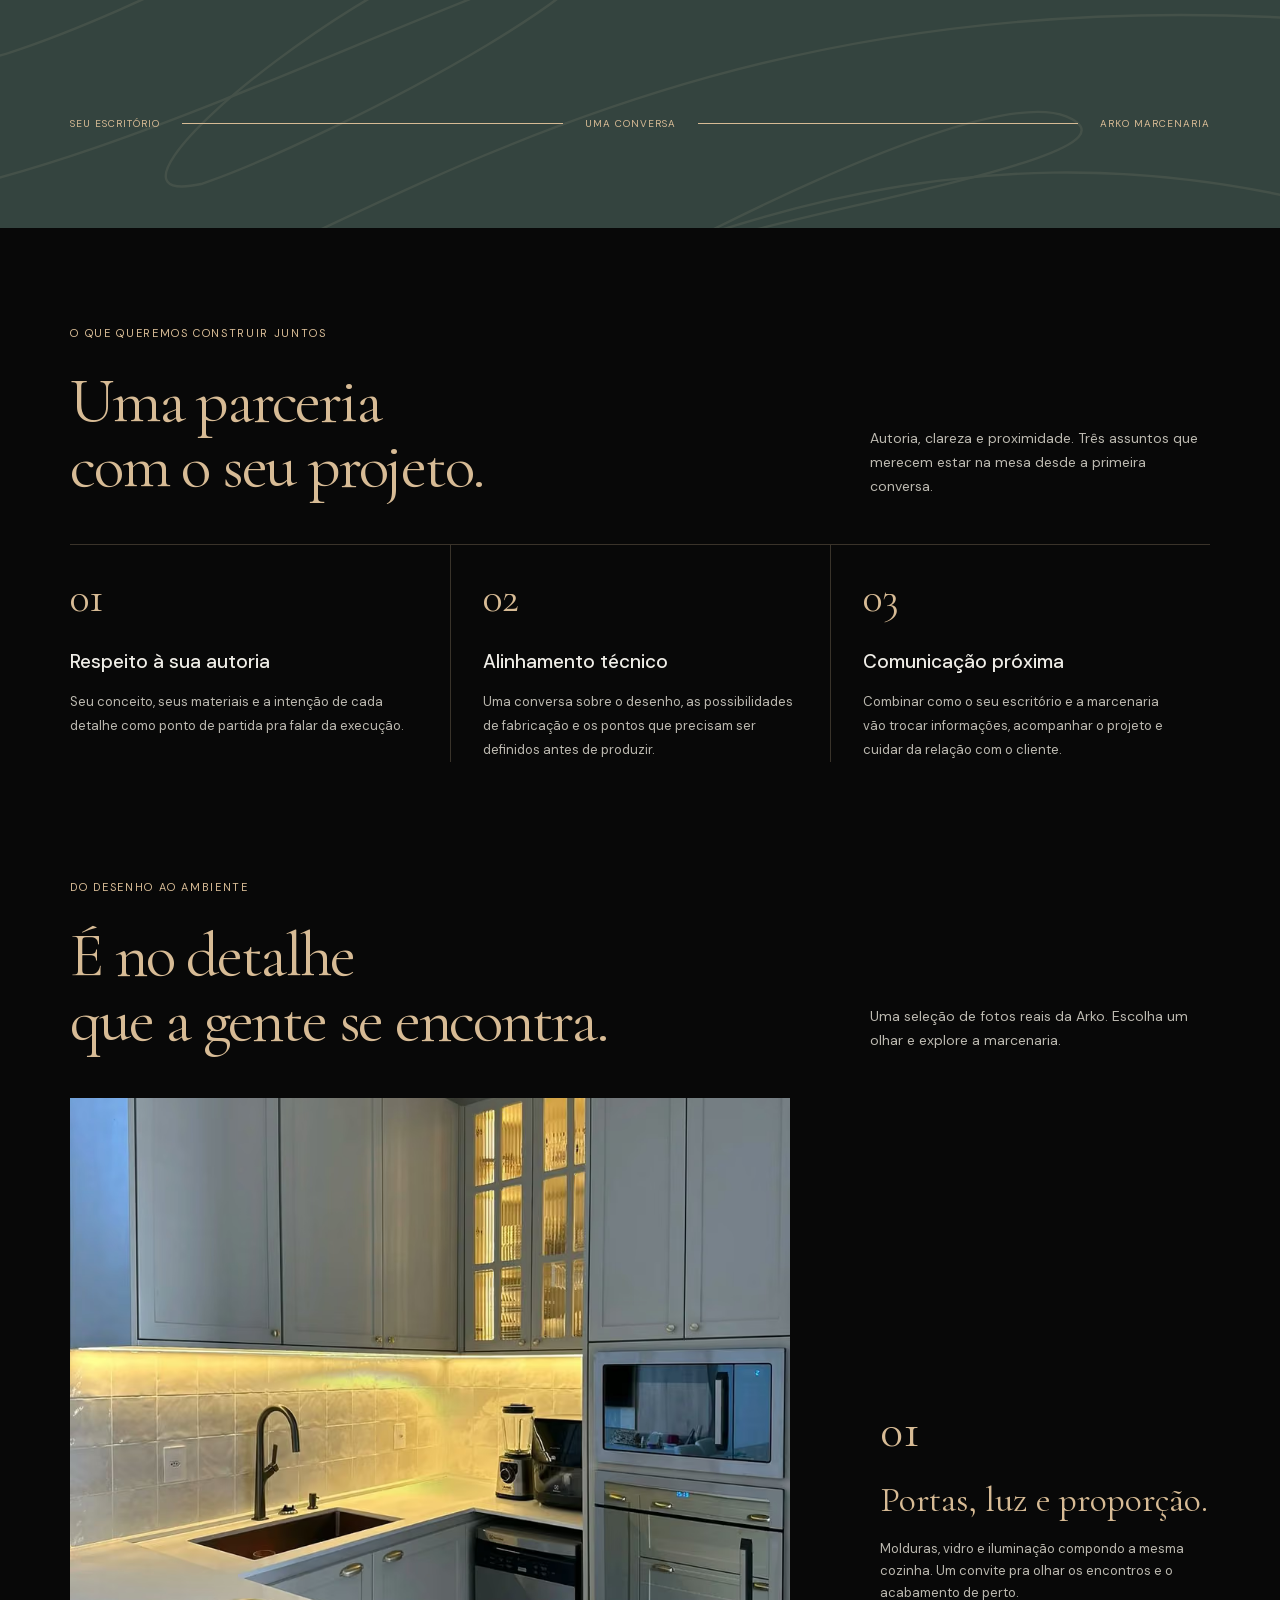
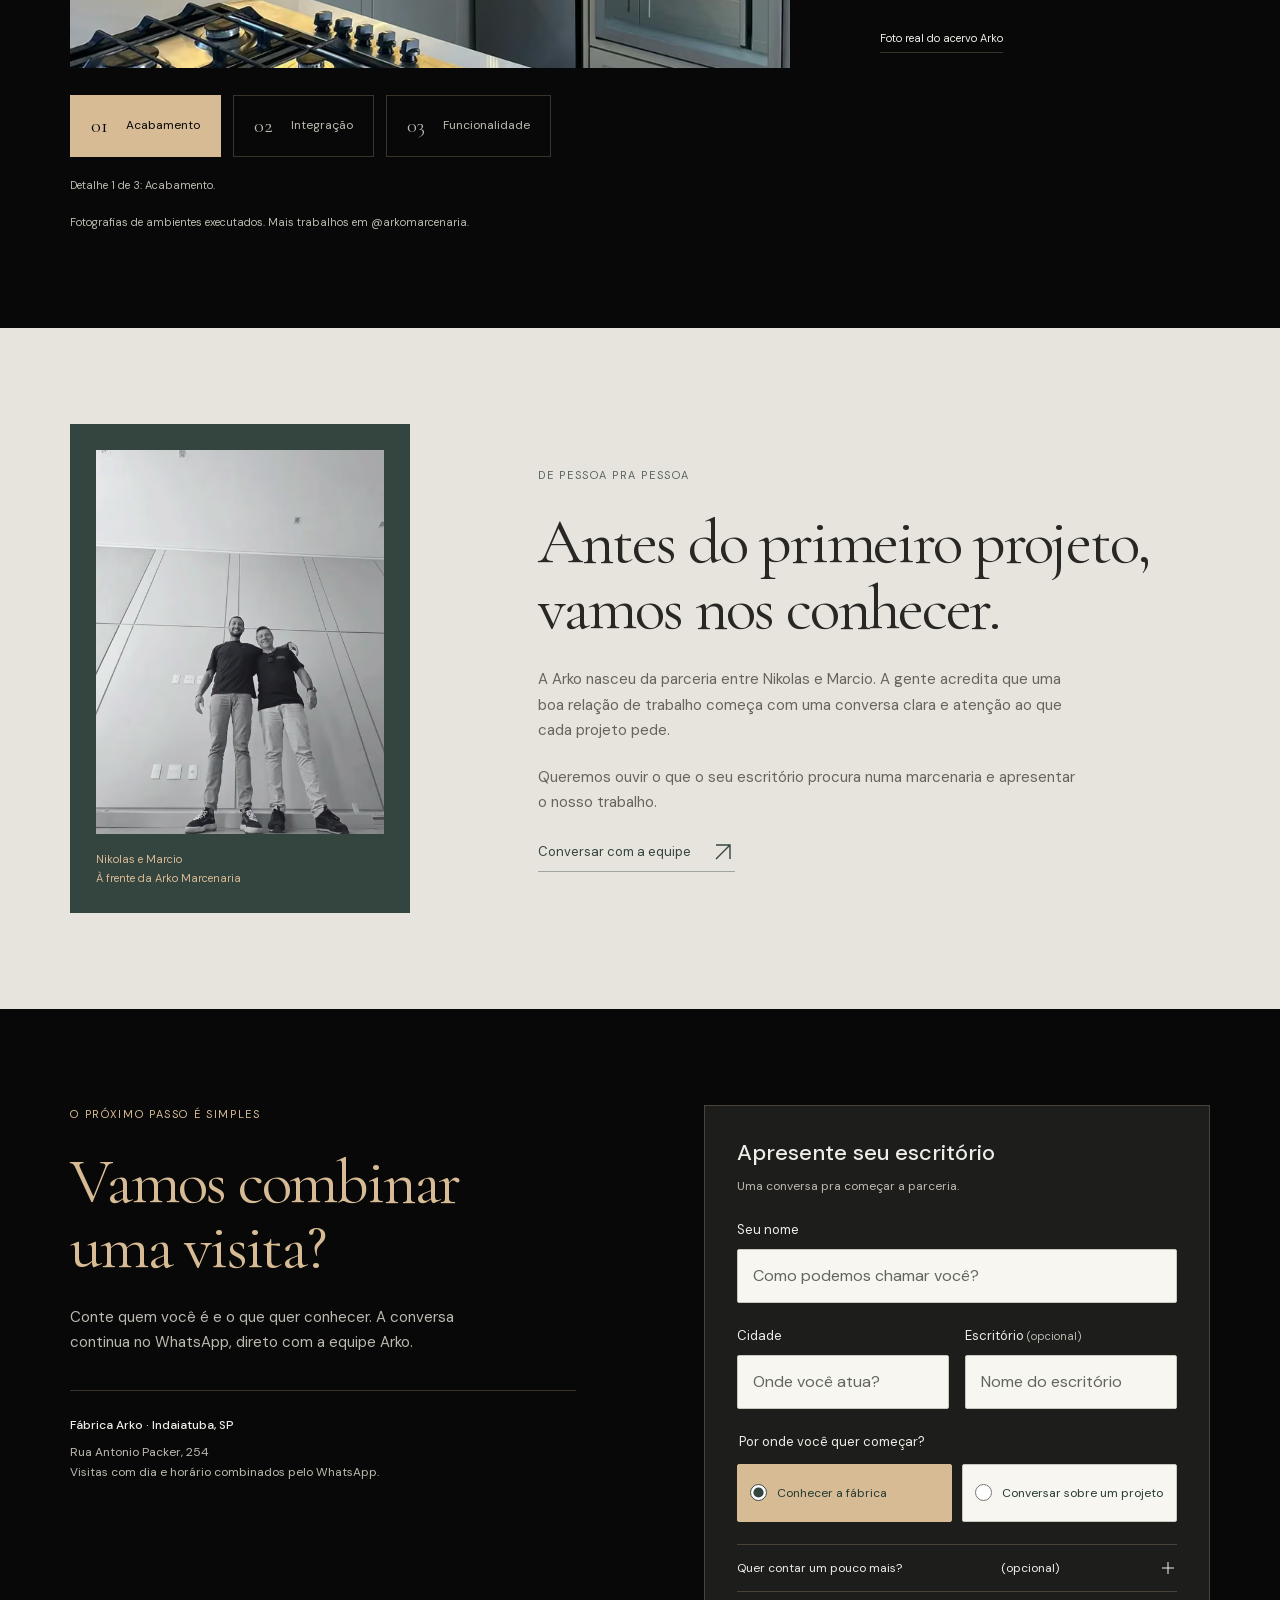
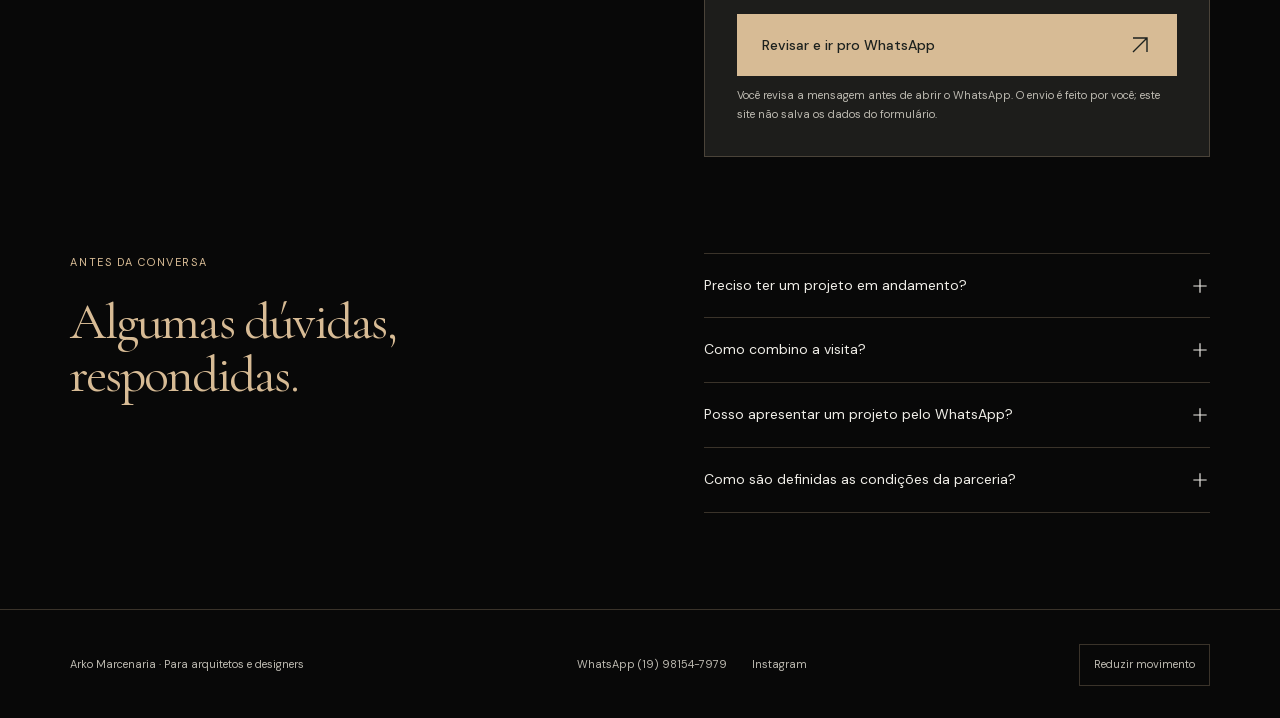
==== commit 49d29ff2: "Show confirmed Arko factory address for architect visits" ====
--- a/arquitetos/index.html
+++ b/arquitetos/index.html
@@ -27,7 +27,7 @@
 
 html:not(.js-ready){scroll-behavior:auto}
 </style>
-<script src="site.js?v=1" defer></script>
+<script src="site.js?v=2" defer></script>
 </head>
 <body>
 <a class="skip" href="#conteudo">Pular para o conteúdo</a>
@@ -39,8 +39,8 @@
 <section class="wrap"><div class="heading-row" data-reveal><div><p class="eyebrow">O que queremos construir juntos</p><h2>Uma parceria<br>com o seu projeto.</h2></div><p>Autoria, clareza e proximidade. Três assuntos que merecem estar na mesa desde a primeira conversa.</p></div><div class="principles"><article class="principle" data-reveal><span class="number">01</span><h3>Respeito à sua autoria</h3><p>Seu conceito, seus materiais e a intenção de cada detalhe como ponto de partida pra falar da execução.</p></article><article class="principle" data-reveal><span class="number">02</span><h3>Alinhamento técnico</h3><p>Uma conversa sobre o desenho, as possibilidades de fabricação e os pontos que precisam ser definidos antes de produzir.</p></article><article class="principle" data-reveal><span class="number">03</span><h3>Comunicação próxima</h3><p>Combinar como o seu escritório e a marcenaria vão trocar informações, acompanhar o projeto e cuidar da relação com o cliente.</p></article></div></section>
 <section class="wrap details" id="detalhes" aria-labelledby="details-title"><div class="heading-row" data-reveal><div><p class="eyebrow">Do desenho ao ambiente</p><h2 id="details-title">É no detalhe<br>que a gente se encontra.</h2></div><p>Uma seleção de fotos reais da Arko. Escolha um olhar e explore a marcenaria.</p></div><div class="detail-stage" data-reveal><figure class="detail-photo is-selected" data-detail id="detail-0" ><picture><source type="image/avif" srcset="../assets/cozinha-provencal-detalhe-480.avif 480w, ../assets/cozinha-provencal-detalhe-640.avif 640w, ../assets/cozinha-provencal-detalhe-768.avif 768w, ../assets/cozinha-provencal-detalhe-960.avif 960w, ../assets/cozinha-provencal-detalhe-1200.avif 1200w" sizes="(max-width:760px) calc(100vw - 48px), 62vw"><img src="../assets/cozinha-provencal-detalhe-480.webp" alt="Cozinha provençal executada pela Arko, com portas em moldura, cristaleira e luz sob os armários" width="1200" height="1600" loading="lazy" fetchpriority="low" decoding="async"></picture><figcaption><span class="detail-index">01</span><h3>Portas, luz e proporção.</h3><p>Molduras, vidro e iluminação compondo a mesma cozinha. Um convite pra olhar os encontros e o acabamento de perto.</p><a class="origin" href="https://www.instagram.com/arkomarcenaria/" target="_blank" rel="noopener noreferrer">Foto real do acervo Arko</a></figcaption></figure><figure class="detail-photo " data-detail id="detail-1" hidden><picture><source type="image/avif" srcset="../assets/porta-ripada-480.avif 480w, ../assets/porta-ripada-640.avif 640w, ../assets/porta-ripada-768.avif 768w, ../assets/porta-ripada-960.avif 960w, ../assets/porta-ripada-1200.avif 1200w" sizes="(max-width:760px) calc(100vw - 48px), 62vw"><img src="../assets/porta-ripada-480.webp" alt="Porta ripada executada pela Arko integrada à parede de madeira" width="1200" height="1600" loading="lazy" fetchpriority="low" decoding="async"></picture><figcaption><span class="detail-index">02</span><h3>Continuidade no ambiente.</h3><p>A marcenaria também desenha percursos: porta e parede em uma composição de linhas e textura.</p><a class="origin" href="https://www.instagram.com/arkomarcenaria/" target="_blank" rel="noopener noreferrer">Foto real do acervo Arko</a></figcaption></figure><figure class="detail-photo " data-detail id="detail-2" hidden><picture><source type="image/avif" srcset="../assets/closet-480.avif 480w, ../assets/closet-640.avif 640w, ../assets/closet-768.avif 768w, ../assets/closet-960.avif 960w, ../assets/closet-1200.avif 1200w, ../assets/closet-1440.avif 1440w" sizes="(max-width:760px) calc(100vw - 48px), 62vw"><img src="../assets/closet-480.webp" alt="Closet executado pela Arko com armários sob medida e iluminação" width="1200" height="1600" loading="lazy" fetchpriority="low" decoding="async"></picture><figcaption><span class="detail-index">03</span><h3>O espaço ganha uso.</h3><p>Divisões, aberturas e proporções pensadas para a rotina. Detalhes que ligam o desenho à experiência de uso.</p><a class="origin" href="https://www.instagram.com/arkomarcenaria/" target="_blank" rel="noopener noreferrer">Foto real do acervo Arko</a></figcaption></figure></div><div class="detail-buttons" aria-label="Selecionar detalhe da marcenaria"><button type="button" data-detail-button data-label="Acabamento" aria-pressed="true" aria-controls="detail-0"><span>01</span>Acabamento</button><button type="button" data-detail-button data-label="Integração" aria-pressed="false" aria-controls="detail-1"><span>02</span>Integração</button><button type="button" data-detail-button data-label="Funcionalidade" aria-pressed="false" aria-controls="detail-2"><span>03</span>Funcionalidade</button></div><p id="detail-status" class="detail-foot" role="status" aria-live="polite">Detalhe 1 de 3: Acabamento.</p><p class="detail-foot">Fotografias de ambientes executados. Mais trabalhos em <a class="origin" href="https://www.instagram.com/arkomarcenaria/" target="_blank" rel="noopener noreferrer">@arkomarcenaria</a>.</p><noscript><p class="detail-foot">Veja os outros detalhes no Instagram da Arko.</p></noscript></section>
 <section class="people"><div class="wrap people-grid"><figure class="people-photo" data-reveal><picture><source type="image/avif" srcset="../assets/fundadores-480.avif 480w" sizes="(max-width:760px) 280px, 300px"><img src="../assets/fundadores-480.webp" alt="Nikolas e Marcio, sócios da Arko Marcenaria" width="1200" height="1600" loading="lazy" fetchpriority="low" decoding="async"></picture><figcaption>Nikolas e Marcio<br>À frente da Arko Marcenaria</figcaption></figure><div data-reveal><p class="eyebrow">De pessoa pra pessoa</p><h2>Antes do primeiro projeto,<br>vamos nos conhecer.</h2><p>A Arko nasceu da parceria entre Nikolas e Marcio. A gente acredita que uma boa relação de trabalho começa com uma conversa clara e atenção ao que cada projeto pede.</p><p>Queremos ouvir o que o seu escritório procura numa marcenaria e apresentar o nosso trabalho.</p><a class="text-link" href="#visita">Conversar com a equipe <svg aria-hidden="true" viewBox="0 0 24 24"><path d="M5 19 19 5M5 5h14v14"/></svg></a></div></div></section>
-<section class="wrap contact" id="visita" aria-labelledby="contact-title"><div class="contact-copy" data-reveal><p class="eyebrow">O próximo passo é simples</p><h2 id="contact-title">Vamos combinar<br>uma visita?</h2><p>Conte quem você é e o que quer conhecer. A conversa continua no WhatsApp, direto com a equipe Arko.</p><div class="contact-location"><strong>Arko Marcenaria · Indaiatuba, SP</strong>Dia, horário e endereço da visita são combinados com a equipe.</div></div><a class="button no-js-contact" href="https://wa.me/5519981547979?text=Ol%C3%A1%2C%20equipe%20Arko%21%20Trabalho%20com%20arquitetura%20e%20gostaria%20de%20conversar%20sobre%20uma%20visita%20%C3%A0%20f%C3%A1brica%20e%20uma%20parceria." target="_blank" rel="noopener noreferrer">Conversar no WhatsApp <svg aria-hidden="true" viewBox="0 0 24 24"><path d="M5 19 19 5M5 5h14v14"/></svg></a><form class="form" id="partner-form"><div><h3>Apresente seu escritório</h3><p class="form-intro">Uma conversa pra começar a parceria.</p></div><label for="partner-name">Seu nome<input id="partner-name" name="name" autocomplete="name" placeholder="Como podemos chamar você?" required maxlength="100"></label><div class="row"><label for="partner-city">Cidade<input id="partner-city" name="city" autocomplete="address-level2" placeholder="Onde você atua?" required maxlength="100"></label><label for="partner-office">Escritório <span>(opcional)</span><input id="partner-office" name="office" autocomplete="organization" placeholder="Nome do escritório" maxlength="120"></label></div><fieldset><legend>Por onde você quer começar?</legend><div class="choices"><label class="choice"><input type="radio" name="interest" value="visita" checked>Conhecer a fábrica</label><label class="choice"><input type="radio" name="interest" value="projeto">Conversar sobre um projeto</label></div></fieldset><details class="optional"><summary>Quer contar um pouco mais? <span>(opcional)</span><svg aria-hidden="true" viewBox="0 0 24 24"><path d="M12 4v16M4 12h16"/></svg></summary><label for="partner-note">O que você gostaria de conversar?<textarea id="partner-note" name="note" rows="3" maxlength="1500" placeholder="Seu tipo de projeto, uma dúvida ou o que procura numa parceria."></textarea></label></details><div><button class="button" type="submit" disabled>Revisar e ir pro WhatsApp <svg aria-hidden="true" viewBox="0 0 24 24"><path d="M5 19 19 5M5 5h14v14"/></svg></button><p class="form-note">Você revisa a mensagem antes de abrir o WhatsApp. O envio é feito por você; este site não salva os dados do formulário.</p></div><noscript><a class="text-link form-noscript" href="https://wa.me/5519981547979?text=Ol%C3%A1%2C%20equipe%20Arko%21%20Trabalho%20com%20arquitetura%20e%20gostaria%20de%20conversar%20sobre%20uma%20visita%20%C3%A0%20f%C3%A1brica%20e%20uma%20parceria." target="_blank" rel="noopener noreferrer">Conversar diretamente no WhatsApp <svg aria-hidden="true" viewBox="0 0 24 24"><path d="M5 19 19 5M5 5h14v14"/></svg></a></noscript></form></section>
-<section class="wrap faq" aria-labelledby="faq-title"><div data-reveal><p class="eyebrow">Antes da conversa</p><h2 id="faq-title">Algumas dúvidas,<br>respondidas.</h2></div><div><details><summary>Preciso ter um projeto em andamento? <svg aria-hidden="true" viewBox="0 0 24 24"><path d="M12 4v16M4 12h16"/></svg></summary><p>O convite é pra conhecer a Arko e conversar sobre uma parceria. Se você já tiver um projeto, conte pra equipe e leve suas referências pra conversa.</p></details><details><summary>Como combino a visita? <svg aria-hidden="true" viewBox="0 0 24 24"><path d="M12 4v16M4 12h16"/></svg></summary><p>Apresente seu escritório pelo formulário ou chame no WhatsApp. A equipe combina com você a disponibilidade, o endereço e os detalhes da visita.</p></details><details><summary>Posso apresentar um projeto pelo WhatsApp? <svg aria-hidden="true" viewBox="0 0 24 24"><path d="M12 4v16M4 12h16"/></svg></summary><p>Sim. Escolha “Conversar sobre um projeto” no formulário. Na conversa com a equipe, você pode compartilhar plantas, referências e especificações.</p></details><details><summary>Como são definidas as condições da parceria? <svg aria-hidden="true" viewBox="0 0 24 24"><path d="M12 4v16M4 12h16"/></svg></summary><p>Em conversa com a equipe Arko, considerando o seu escritório e cada projeto. Escopo, responsabilidades e condições são alinhados antes de começar um trabalho.</p></details></div></section>
+<section class="wrap contact" id="visita" aria-labelledby="contact-title"><div class="contact-copy" data-reveal><p class="eyebrow">O próximo passo é simples</p><h2 id="contact-title">Vamos combinar<br>uma visita?</h2><p>Conte quem você é e o que quer conhecer. A conversa continua no WhatsApp, direto com a equipe Arko.</p><div class="contact-location"><strong>Fábrica Arko · Indaiatuba, SP</strong><p>Rua Antonio Packer, 254</p><p>Visitas com dia e horário combinados pelo WhatsApp.</p></div></div><a class="button no-js-contact" href="https://wa.me/5519981547979?text=Ol%C3%A1%2C%20equipe%20Arko%21%20Trabalho%20com%20arquitetura%20e%20gostaria%20de%20conversar%20sobre%20uma%20visita%20%C3%A0%20f%C3%A1brica%20e%20uma%20parceria." target="_blank" rel="noopener noreferrer">Conversar no WhatsApp <svg aria-hidden="true" viewBox="0 0 24 24"><path d="M5 19 19 5M5 5h14v14"/></svg></a><form class="form" id="partner-form"><div><h3>Apresente seu escritório</h3><p class="form-intro">Uma conversa pra começar a parceria.</p></div><label for="partner-name">Seu nome<input id="partner-name" name="name" autocomplete="name" placeholder="Como podemos chamar você?" required maxlength="100"></label><div class="row"><label for="partner-city">Cidade<input id="partner-city" name="city" autocomplete="address-level2" placeholder="Onde você atua?" required maxlength="100"></label><label for="partner-office">Escritório <span>(opcional)</span><input id="partner-office" name="office" autocomplete="organization" placeholder="Nome do escritório" maxlength="120"></label></div><fieldset><legend>Por onde você quer começar?</legend><div class="choices"><label class="choice"><input type="radio" name="interest" value="visita" checked>Conhecer a fábrica</label><label class="choice"><input type="radio" name="interest" value="projeto">Conversar sobre um projeto</label></div></fieldset><details class="optional"><summary>Quer contar um pouco mais? <span>(opcional)</span><svg aria-hidden="true" viewBox="0 0 24 24"><path d="M12 4v16M4 12h16"/></svg></summary><label for="partner-note">O que você gostaria de conversar?<textarea id="partner-note" name="note" rows="3" maxlength="1500" placeholder="Seu tipo de projeto, uma dúvida ou o que procura numa parceria."></textarea></label></details><div><button class="button" type="submit" disabled>Revisar e ir pro WhatsApp <svg aria-hidden="true" viewBox="0 0 24 24"><path d="M5 19 19 5M5 5h14v14"/></svg></button><p class="form-note">Você revisa a mensagem antes de abrir o WhatsApp. O envio é feito por você; este site não salva os dados do formulário.</p></div><noscript><a class="text-link form-noscript" href="https://wa.me/5519981547979?text=Ol%C3%A1%2C%20equipe%20Arko%21%20Trabalho%20com%20arquitetura%20e%20gostaria%20de%20conversar%20sobre%20uma%20visita%20%C3%A0%20f%C3%A1brica%20e%20uma%20parceria." target="_blank" rel="noopener noreferrer">Conversar diretamente no WhatsApp <svg aria-hidden="true" viewBox="0 0 24 24"><path d="M5 19 19 5M5 5h14v14"/></svg></a></noscript></form></section>
+<section class="wrap faq" aria-labelledby="faq-title"><div data-reveal><p class="eyebrow">Antes da conversa</p><h2 id="faq-title">Algumas dúvidas,<br>respondidas.</h2></div><div><details><summary>Preciso ter um projeto em andamento? <svg aria-hidden="true" viewBox="0 0 24 24"><path d="M12 4v16M4 12h16"/></svg></summary><p>O convite é pra conhecer a Arko e conversar sobre uma parceria. Se você já tiver um projeto, conte pra equipe e leve suas referências pra conversa.</p></details><details><summary>Como combino a visita? <svg aria-hidden="true" viewBox="0 0 24 24"><path d="M12 4v16M4 12h16"/></svg></summary><p>Apresente seu escritório pelo formulário ou chame no WhatsApp. A equipe combina com você o dia, o horário e os detalhes da visita. A fábrica fica na Rua Antonio Packer, 254, em Indaiatuba.</p></details><details><summary>Posso apresentar um projeto pelo WhatsApp? <svg aria-hidden="true" viewBox="0 0 24 24"><path d="M12 4v16M4 12h16"/></svg></summary><p>Sim. Escolha “Conversar sobre um projeto” no formulário. Na conversa com a equipe, você pode compartilhar plantas, referências e especificações.</p></details><details><summary>Como são definidas as condições da parceria? <svg aria-hidden="true" viewBox="0 0 24 24"><path d="M12 4v16M4 12h16"/></svg></summary><p>Em conversa com a equipe Arko, considerando o seu escritório e cada projeto. Escopo, responsabilidades e condições são alinhados antes de começar um trabalho.</p></details></div></section>
 </main>
 <footer class="wrap footer"><span>Arko Marcenaria · Para arquitetos e designers</span><div class="footer-contact"><a href="https://wa.me/5519981547979?text=Ol%C3%A1%2C%20equipe%20Arko%21%20Trabalho%20com%20arquitetura%20e%20gostaria%20de%20conversar%20sobre%20uma%20visita%20%C3%A0%20f%C3%A1brica%20e%20uma%20parceria." target="_blank" rel="noopener noreferrer">WhatsApp (19) 98154-7979</a><a href="https://www.instagram.com/arkomarcenaria/" target="_blank" rel="noopener noreferrer">Instagram</a></div><button class="motion-control" type="button" aria-pressed="false">Reduzir movimento</button></footer>
 <div class="mobile-contact" aria-hidden="true" inert><a class="button" href="#visita">Conversar sobre uma visita <svg aria-hidden="true" viewBox="0 0 24 24"><path d="M5 19 19 5M5 5h14v14"/></svg></a></div>
